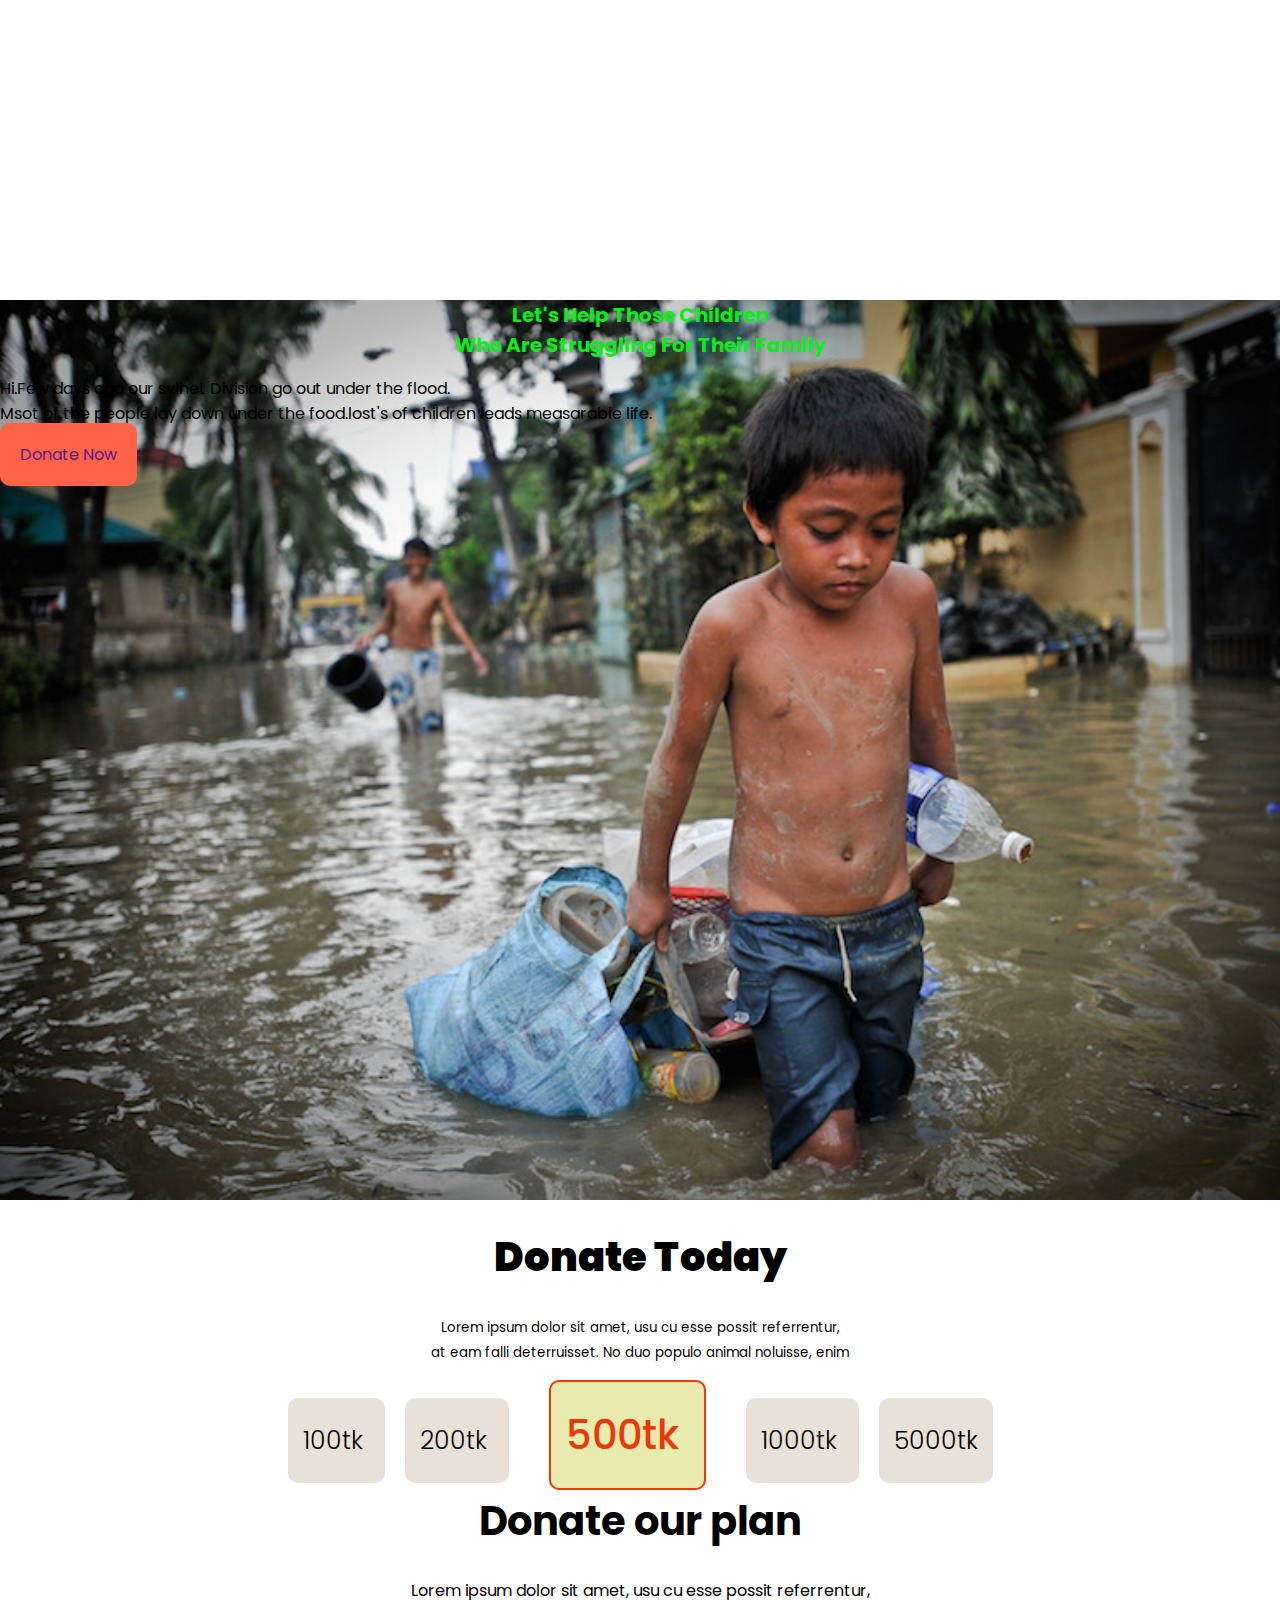
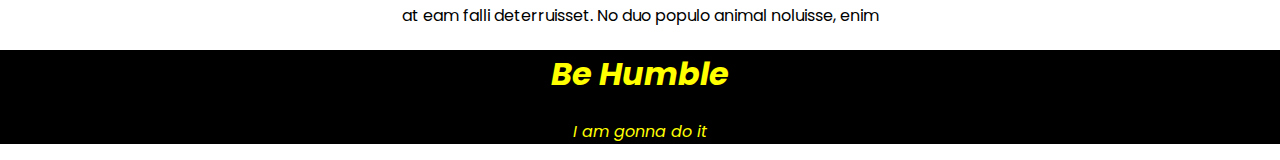
==== index.html @ b5d724d7 "jhbdhj" ====
<!DOCTYPE html>
<html lang="en">
<head>
    <meta charset="UTF-8">
    <meta http-equiv="X-UA-Compatible" content="IE=edge">
    <meta name="viewport" content="width=device-width, initial-scale=1.0">
    <title>Assignment-one</title>
    <link rel="preconnect" href="https://fonts.googleapis.com">
<link rel="preconnect" href="https://fonts.gstatic.com" crossorigin>
<link href="https://fonts.googleapis.com/css2?family=Montserrat&family=Open+Sans&family=Poppins&display=swap" rel="stylesheet">
    <link rel="stylesheet" href="style.css">
</head>
<body>



    <section id="section-1">



        <div>

        <h1 id="home">Let's Help Those Children<br> Who Are Struggling For Their Family</h1>
        <p>Hi.Few days ago our sylhet Division go out under the flood.<br>Msot of the people lay down under the food.lost's of children leads measarable life. </p>
        <a class="link-button" href="">Donate Now</a>

        </div>



    </section>
    <section id="section-2">
        <div>
            <h1 class="big-size"><b>Donate Today</b></h1>
        <p><small>Lorem ipsum dolor sit amet, usu cu esse possit referrentur,<br> at eam falli deterruisset. No duo populo animal noluisse, enim</small></p>
        </div>
        <br>
        <div class="taka">
            100tk
        </div>
        <div class="taka">
            200tk
        </div>
        <div id="click-taka">
            500tk
        </div>
        <div class="taka">
            1000tk
        </div>
        <div class="taka">
            5000tk
        </div>
        <div>
            <h1 class="big-size">
                Donate our plan
            </h1>
            <p>
                Lorem ipsum dolor sit amet, usu cu esse possit referrentur,<br>at eam falli deterruisset. No duo populo animal noluisse, enim
            </p>
        </div>
    </section>





    <section>
        
    </section>







<footer id="last">
    <h1>Be Humble</h1>
    <p>I am gonna do it</p>
</footer>
</body>
</html>
---- style.css ----
body{
    margin: 0;
    padding: 0;
    font-family: 'Montserrat', sans-serif;
font-family: 'Open Sans', sans-serif;
font-family: 'Poppins', sans-serif;
}
.big-size{
    font-size: 40px;
}




#home{
    font-size: 20px;
    margin-top: 300px;
    margin-left: 150px;
    margin-right: 150px;
    text-align: center;
    color: rgb(11, 238, 26);
}
.link-button{
    text-decoration: none;
    background-color:tomato;
    padding: 20px;
    border: 3px;
    border-radius: 10px;

}
#section-1{
    background-image: url(image/donation9.jpg);
    background-repeat: no-repeat;
    background-size: cover;
    height: 100vh;
    width: 100%;
    
}









.taka{
    display: inline;
    font-weight: 300;
    width: 100px;
    height: 100px;
    border: 1px;
    border-radius: 10px;
    padding: 25px 15px;
    margin: 10px;
    justify-content: center;
    background-color: rgb(232, 225, 216);
    font-size: 25px;
}
#click-taka{
    display: inline;
    font-weight: 500;
    border: 2px solid rgb(244, 53, 5);
    border-radius: 10px;
    padding: 25px 15px;
    margin: 30px;
    font-size: 40px;
    background-color: rgb(233, 235, 174);
    color: rgb(234, 56, 7);
}
#section-2{
    text-align: center;
}






















#last{
    text-align: center;
    background-color: black;
    color: yellow;
    font-style: oblique;
}
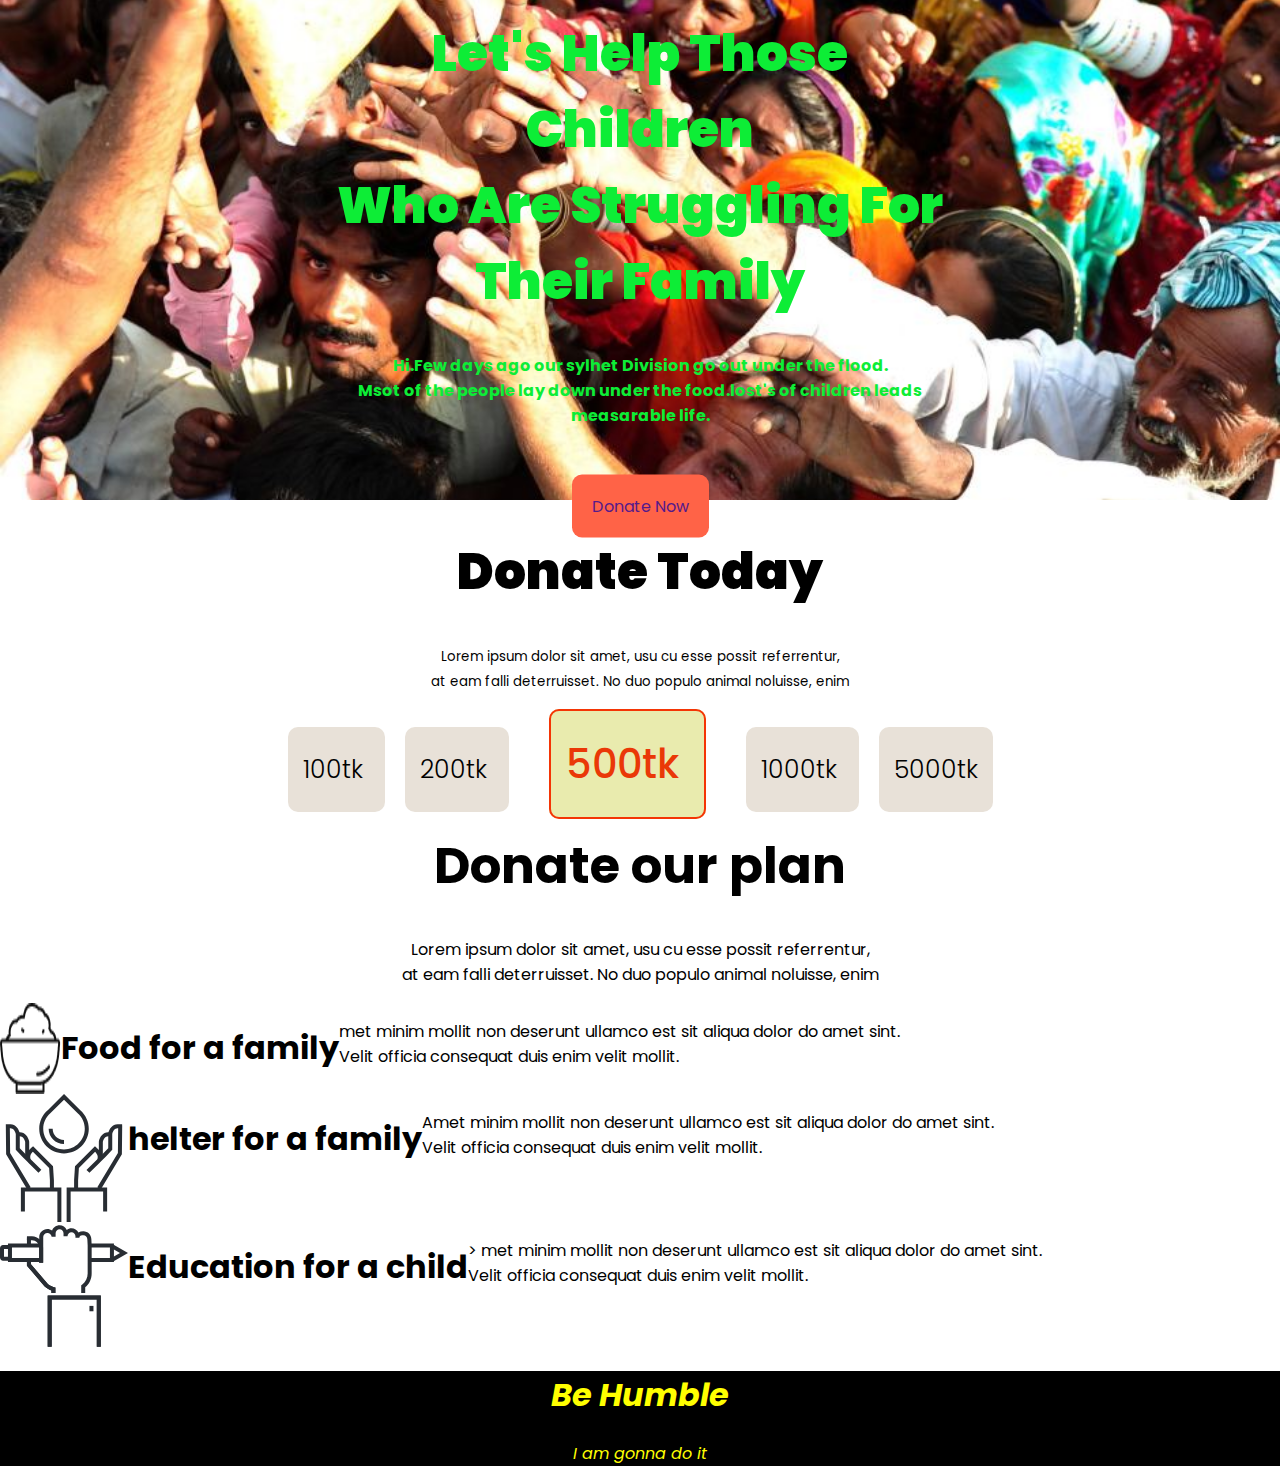
==== commit bf4b3b49: "hjsvhjs" ====
--- a/index.html
+++ b/index.html
@@ -14,21 +14,18 @@
 
 
 
-    <section id="section-1">
+<div class="image">
+        <div id="image-text">
 
-
-
-        <div>
-
-        <h1 id="home">Let's Help Those Children<br> Who Are Struggling For Their Family</h1>
-        <p>Hi.Few days ago our sylhet Division go out under the flood.<br>Msot of the people lay down under the food.lost's of children leads measarable life. </p>
+        <h1 class="big-size"><b>Let's Help Those Children<br> Who Are Struggling For Their Family</h1>
+        <p>Hi.Few days ago our sylhet Division go out under the flood.<br>Msot of the people lay down under the food.lost's of children leads measarable life.</b> </p><br>
+        <br>
         <a class="link-button" href="">Donate Now</a>
 
         </div>
 
+</div>
 
-
-    </section>
     <section id="section-2">
         <div>
             <h1 class="big-size"><b>Donate Today</b></h1>
@@ -62,10 +59,31 @@
 
 
 
-
-
     <section>
-        
+        <div>
+            <div class="donate-plan">
+                <img src="image/food.png" alt="">
+                <h1>Food for a family</h1>
+                <p>met minim mollit non deserunt ullamco est sit aliqua dolor do amet sint.<br> Velit officia consequat duis enim velit mollit.</p>
+            </div>
+            <div class="donate-plan">
+                <img src="image/icon13.svg" alt="">
+                <h1>helter for a family
+                </h1>
+                <p>
+                    Amet minim mollit non deserunt ullamco est sit aliqua dolor do amet sint.<br> Velit officia consequat duis enim velit mollit.
+                </p>
+            </div>
+            <div class="donate-plan">
+                <img src="image/icon5.svg" alt="">
+                <h1>
+                    Education for a child 
+                </h1>
+                <p>>
+                    met minim mollit non deserunt ullamco est sit aliqua dolor do amet sint.<br> Velit officia consequat duis enim velit mollit.
+                </p>
+            </div>
+        </div>
     </section>
 
 
--- a/style.css
+++ b/style.css
@@ -6,19 +6,26 @@
 font-family: 'Poppins', sans-serif;
 }
 .big-size{
-    font-size: 40px;
+    font-size: 50px;
 }
 
 
-
-
-#home{
-    font-size: 20px;
-    margin-top: 300px;
-    margin-left: 150px;
-    margin-right: 150px;
-    text-align: center;
-    color: rgb(11, 238, 26);
+#image-text{
+        text-align: center;
+        position: absolute;
+        top: 50%;
+        left: 50%;
+        transform: translate(-50%, -50%);
+        color: rgb(13, 237, 54);
+      }
+.image{
+background-image: url("image/donation0.jpg");
+  background-color: #cccccc;
+  height: 500px;
+  background-position: center;
+  background-repeat: no-repeat;
+  background-size: cover;
+  position: relative;
 }
 .link-button{
     text-decoration: none;
@@ -26,18 +33,7 @@
     padding: 20px;
     border: 3px;
     border-radius: 10px;
-
 }
-#section-1{
-    background-image: url(image/donation9.jpg);
-    background-repeat: no-repeat;
-    background-size: cover;
-    height: 100vh;
-    width: 100%;
-    
-}
-
-
 
 
 
@@ -72,8 +68,11 @@
 #section-2{
     text-align: center;
 }
-
-
+.donate-plan{
+    
+    display: flex;
+    
+}
 
 
 
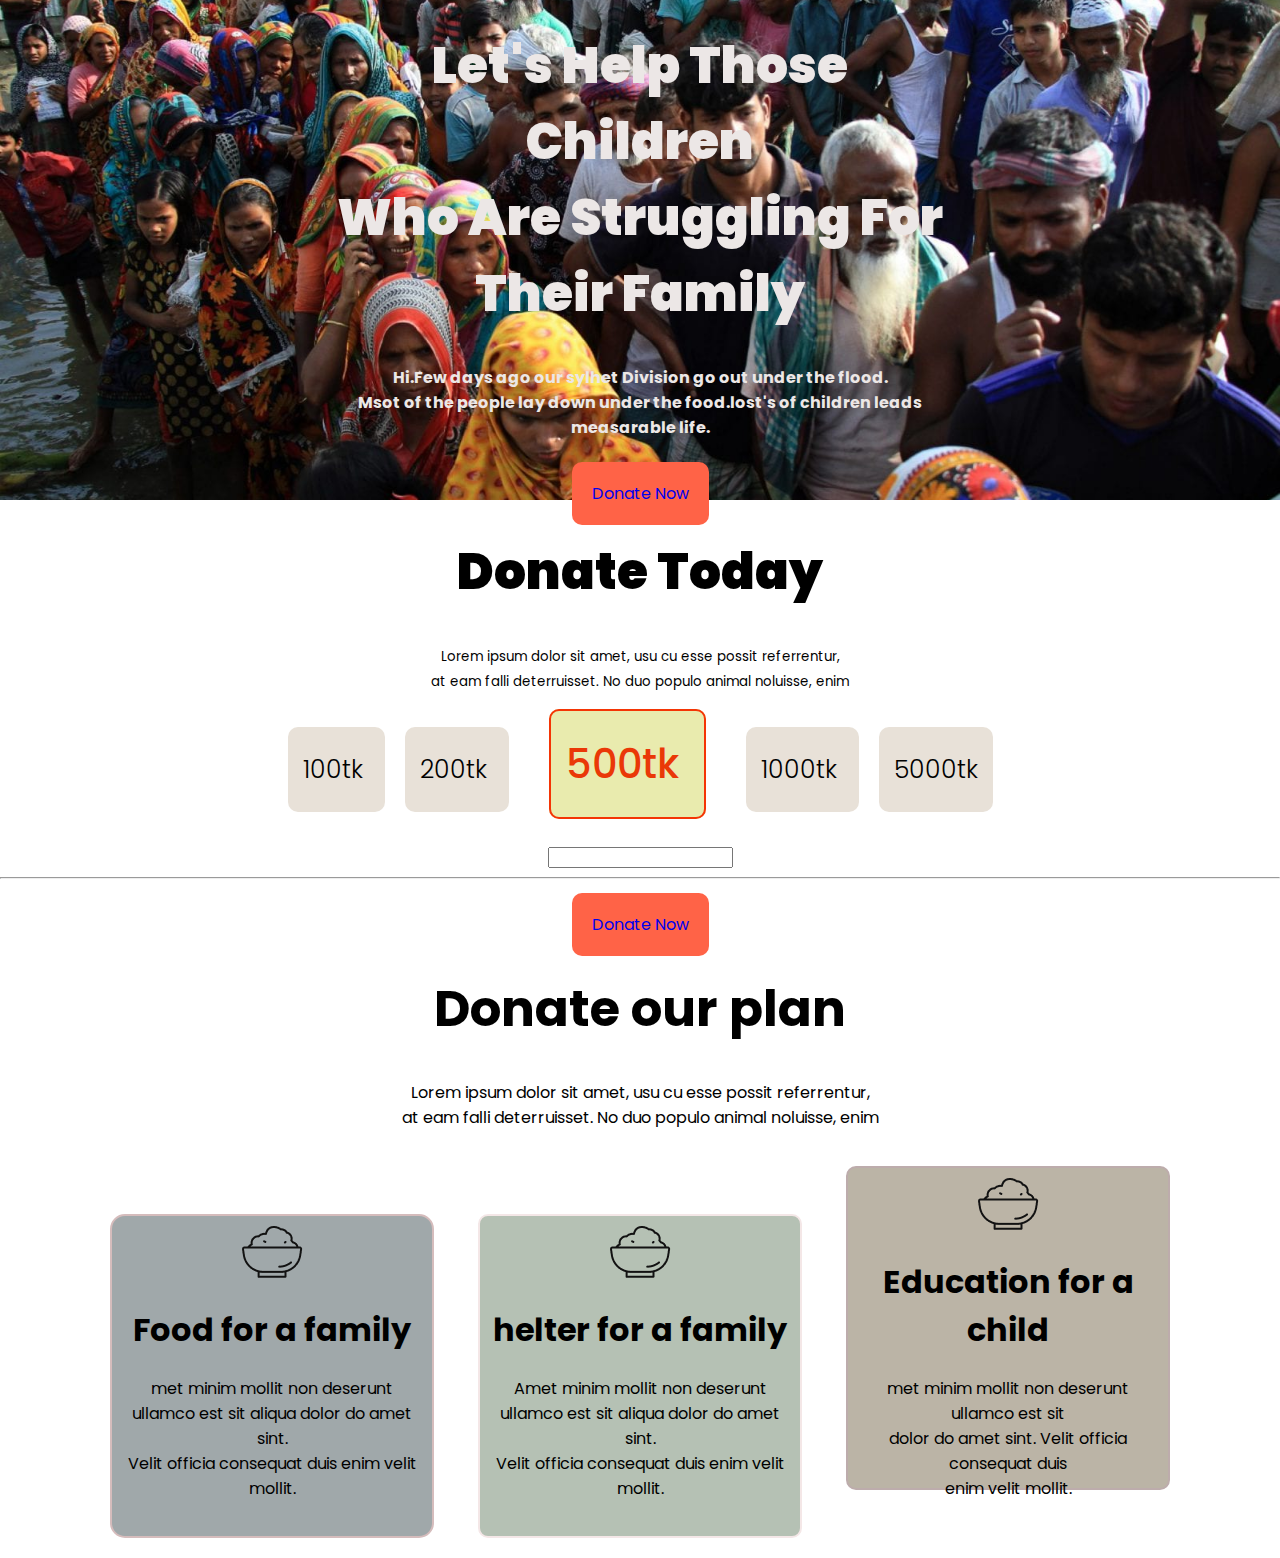
==== commit 766ce1ee: "jfjhb" ====
--- a/index.html
+++ b/index.html
@@ -19,8 +19,7 @@
 
         <h1 class="big-size"><b>Let's Help Those Children<br> Who Are Struggling For Their Family</h1>
         <p>Hi.Few days ago our sylhet Division go out under the flood.<br>Msot of the people lay down under the food.lost's of children leads measarable life.</b> </p><br>
-        <br>
-        <a class="link-button" href="">Donate Now</a>
+        <a class="link-button" href="www.google.com">Donate Now</a>
 
         </div>
 
@@ -48,6 +47,15 @@
             5000tk
         </div>
         <div>
+            <br>
+            <br>
+         <div id="input-text">
+            <input type="text"><br>
+            <hr><br>
+            
+            <a class="link-button" href="www.google.com">Donate Now</a>
+
+         </div>
             <h1 class="big-size">
                 Donate our plan
             </h1>
@@ -60,27 +68,29 @@
 
 
     <section>
-        <div>
-            <div class="donate-plan">
+        <div class="contact">
+            <div class="box">
                 <img src="image/food.png" alt="">
                 <h1>Food for a family</h1>
                 <p>met minim mollit non deserunt ullamco est sit aliqua dolor do amet sint.<br> Velit officia consequat duis enim velit mollit.</p>
             </div>
-            <div class="donate-plan">
-                <img src="image/icon13.svg" alt="">
+            <div class="box1">
+                <img src="image/food.png" alt="">
                 <h1>helter for a family
                 </h1>
                 <p>
                     Amet minim mollit non deserunt ullamco est sit aliqua dolor do amet sint.<br> Velit officia consequat duis enim velit mollit.
                 </p>
             </div>
-            <div class="donate-plan">
-                <img src="image/icon5.svg" alt="">
+            <div class="box2">
+                <img src="image/food.png" alt="">
                 <h1>
                     Education for a child 
                 </h1>
-                <p>>
-                    met minim mollit non deserunt ullamco est sit aliqua dolor do amet sint.<br> Velit officia consequat duis enim velit mollit.
+                <p>
+                    met minim mollit non deserunt ullamco est sit <br> dolor do amet sint.
+                    Velit officia consequat duis 
+                    <br>enim velit mollit.
                 </p>
             </div>
         </div>
@@ -91,10 +101,5 @@
 
 
 
-
-<footer id="last">
-    <h1>Be Humble</h1>
-    <p>I am gonna do it</p>
-</footer>
 </body>
 </html>--- a/style.css
+++ b/style.css
@@ -16,11 +16,10 @@
         top: 50%;
         left: 50%;
         transform: translate(-50%, -50%);
-        color: rgb(13, 237, 54);
+        color: rgb(236, 231, 230);
       }
 .image{
-background-image: url("image/donation0.jpg");
-  background-color: #cccccc;
+background-image: url("image/donation7.jpg");
   height: 500px;
   background-position: center;
   background-repeat: no-repeat;
@@ -34,11 +33,6 @@
     border: 3px;
     border-radius: 10px;
 }
-
-
-
-
-
 
 
 .taka{
@@ -68,22 +62,43 @@
 #section-2{
     text-align: center;
 }
-.donate-plan{
+
+.box{
     
-    display: flex;
-    
+    width: 300px;
+    height: 300px;
+    background: rgb(160, 168, 170);
+    margin: 20px;
+    padding: 10px;
+    border: 2px solid rgb(213, 188, 188);
+    border-radius: 15px;
 }
+.box1{
+    width: 300px;
+    height: 300px;
+    background: rgb(181, 193, 180);
+    margin: 20px;
+    padding: 10px;
+    border: 2px solid rgb(244, 231, 231);
+    border-radius: 10px;    
 
+}
+.box2{
+    margin: 20px;
+    padding: 10px;
+    border: 2px solid rgb(189, 172, 172);
+    border-radius: 10px;    
+    width: 300px;
+    height: 300px;
+    background: rgb(187, 180, 166)
 
-
-
-
-
-
-
-
-
-
+ }
+ .box,.box1, .box2 {
+   display: inline-block;
+ }
+ .contact {
+   text-align: center;
+ }
 
 
 
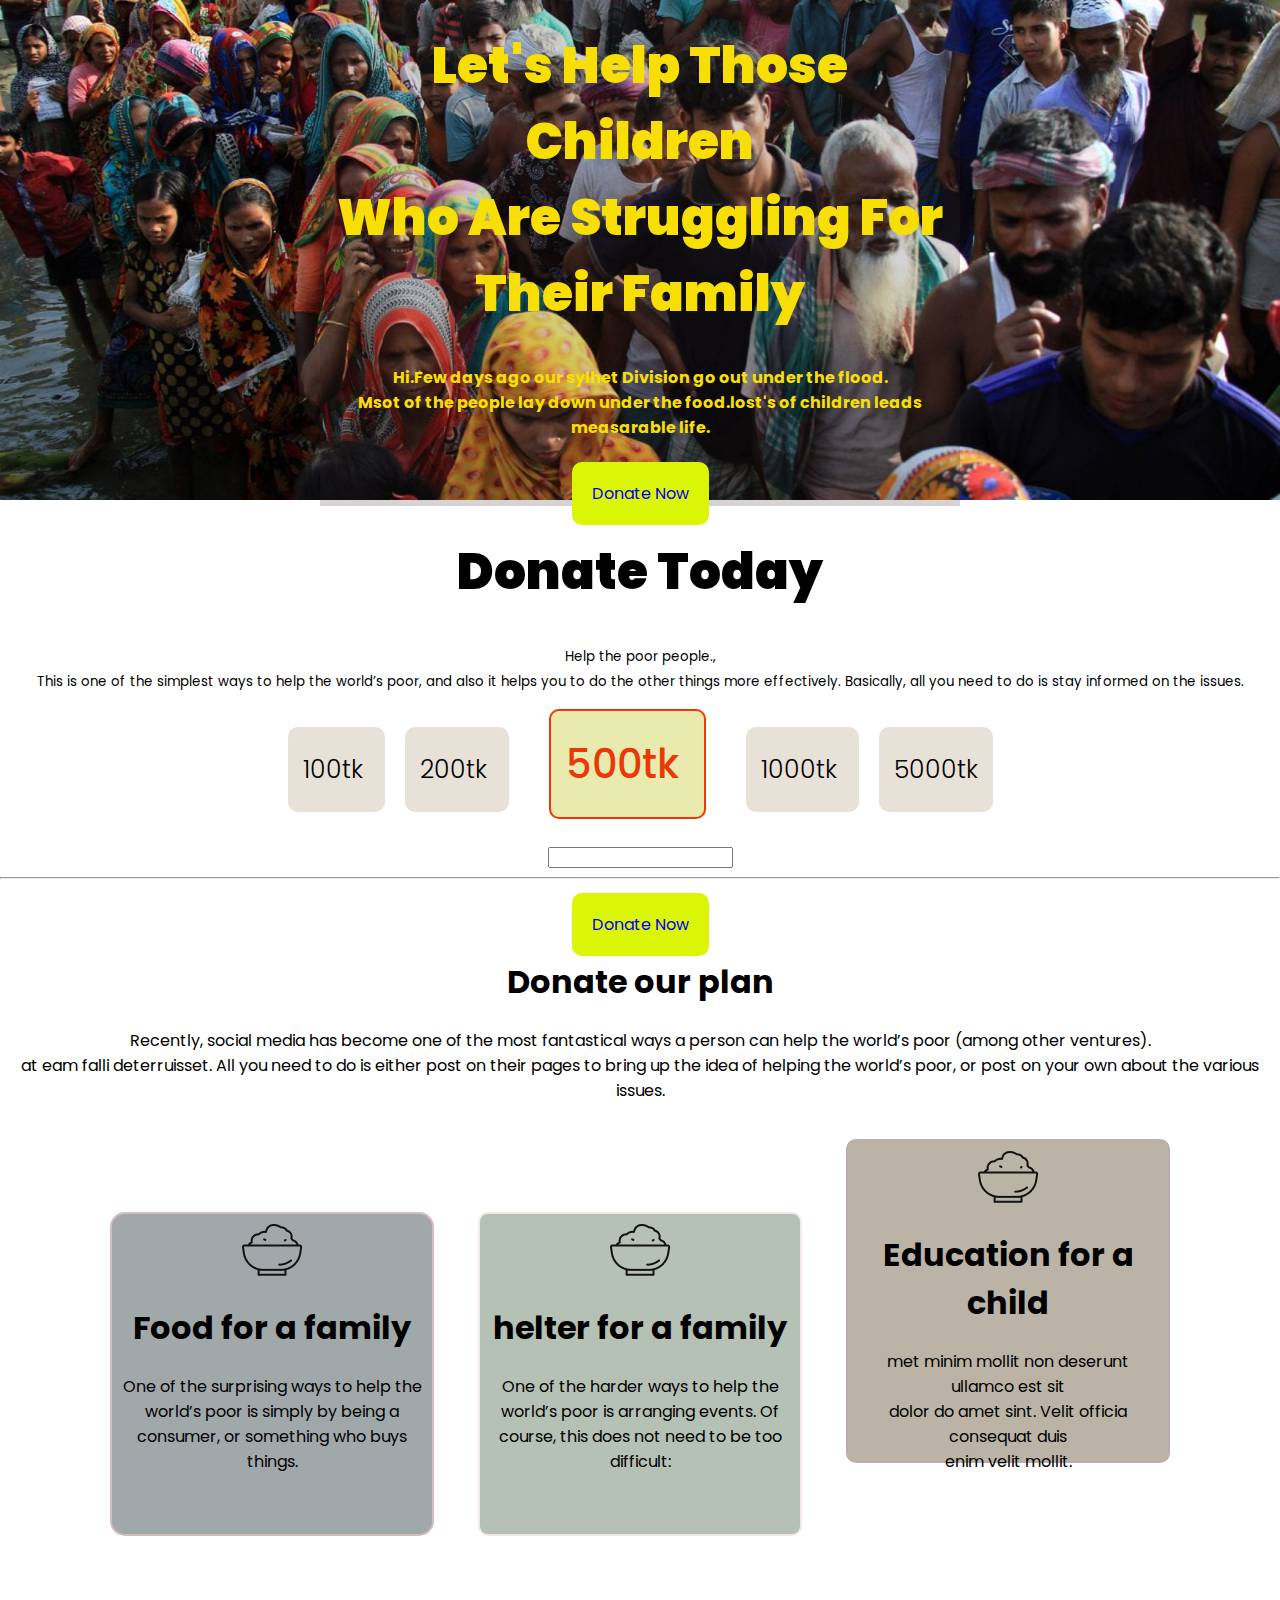
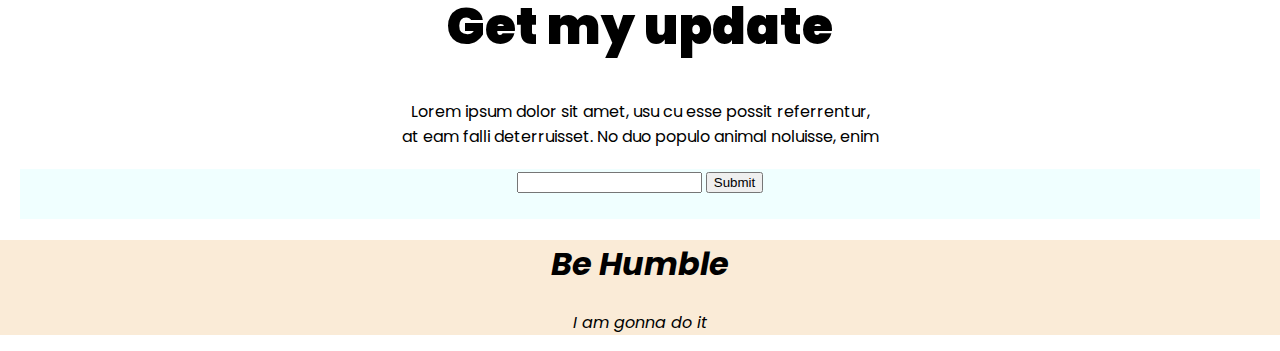
==== commit 17116b5a: "fbhsjdbj" ====
--- a/index.html
+++ b/index.html
@@ -17,7 +17,7 @@
 <div class="image">
         <div id="image-text">
 
-        <h1 class="big-size"><b>Let's Help Those Children<br> Who Are Struggling For Their Family</h1>
+        <h1 class="h1-size"><b>Let's Help Those Children<br> Who Are Struggling For Their Family</h1>
         <p>Hi.Few days ago our sylhet Division go out under the flood.<br>Msot of the people lay down under the food.lost's of children leads measarable life.</b> </p><br>
         <a class="link-button" href="www.google.com">Donate Now</a>
 
@@ -27,8 +27,8 @@
 
     <section id="section-2">
         <div>
-            <h1 class="big-size"><b>Donate Today</b></h1>
-        <p><small>Lorem ipsum dolor sit amet, usu cu esse possit referrentur,<br> at eam falli deterruisset. No duo populo animal noluisse, enim</small></p>
+            <h1 class="h1-size"><b>Donate Today</b></h1>
+        <p><small>Help the poor people.,<br>This is one of the simplest ways to help the world’s poor, and also it helps you to do the other things more effectively. Basically, all you need to do is stay informed on the issues.</small></p>
         </div>
         <br>
         <div class="taka">
@@ -52,7 +52,7 @@
          <div id="input-text">
             <input type="text"><br>
             <hr><br>
-            
+
             <a class="link-button" href="www.google.com">Donate Now</a>
 
          </div>
@@ -60,7 +60,7 @@
                 Donate our plan
             </h1>
             <p>
-                Lorem ipsum dolor sit amet, usu cu esse possit referrentur,<br>at eam falli deterruisset. No duo populo animal noluisse, enim
+                Recently, social media has become one of the most fantastical ways a person can help the world’s poor (among other ventures). <br>at eam falli deterruisset. All you need to do is either post on their pages to bring up the idea of helping the world’s poor, or post on your own about the various issues. 
             </p>
         </div>
     </section>
@@ -72,14 +72,14 @@
             <div class="box">
                 <img src="image/food.png" alt="">
                 <h1>Food for a family</h1>
-                <p>met minim mollit non deserunt ullamco est sit aliqua dolor do amet sint.<br> Velit officia consequat duis enim velit mollit.</p>
+                <p>One of the surprising ways to help the world’s poor is simply by being a consumer, or something who buys things. </p>
             </div>
             <div class="box1">
                 <img src="image/food.png" alt="">
                 <h1>helter for a family
                 </h1>
                 <p>
-                    Amet minim mollit non deserunt ullamco est sit aliqua dolor do amet sint.<br> Velit officia consequat duis enim velit mollit.
+                    One of the harder ways to help the world’s poor is arranging events. Of course, this does not need to be too difficult: 
                 </p>
             </div>
             <div class="box2">
@@ -88,18 +88,31 @@
                     Education for a child 
                 </h1>
                 <p>
-                    met minim mollit non deserunt ullamco est sit <br> dolor do amet sint.
+                    met minim mollit non deserunt ullamco est sit  <br> dolor do amet sint.
                     Velit officia consequat duis 
                     <br>enim velit mollit.
                 </p>
             </div>
         </div>
     </section>
-
-
-
-
-
-
+<section class="last">
+    <h1 class="h1-size"><b>Get my update</b></h1>
+    <p>
+        Lorem ipsum dolor sit amet, usu cu esse possit referrentur,<br> 
+        at eam falli deterruisset. No duo populo animal noluisse, enim
+    </p>
+</section>
+<div id="email-design">
+<input type="email" id="emails" name="emails" multiple>
+<input type="submit">
+</div>
+<section>
+    <footer id="last">
+      <h1>
+        Be Humble
+      </h1>
+      <p>I am gonna do it</p>
+    </footer>
+</section>
 </body>
 </html>--- a/style.css
+++ b/style.css
@@ -5,7 +5,7 @@
 font-family: 'Open Sans', sans-serif;
 font-family: 'Poppins', sans-serif;
 }
-.big-size{
+.h1-size{
     font-size: 50px;
 }
 
@@ -16,7 +16,9 @@
         top: 50%;
         left: 50%;
         transform: translate(-50%, -50%);
-        color: rgb(236, 231, 230);
+        color: rgb(247, 223, 5);
+        background: rgba(45, 33, 33, 0.2);
+
       }
 .image{
 background-image: url("image/donation7.jpg");
@@ -25,13 +27,15 @@
   background-repeat: no-repeat;
   background-size: cover;
   position: relative;
+  
 }
 .link-button{
     text-decoration: none;
-    background-color:tomato;
+    background-color: rgb(218, 246, 6) ;
     padding: 20px;
     border: 3px;
     border-radius: 10px;
+    text-decoration-color: brown;
 }
 
 
@@ -100,17 +104,21 @@
    text-align: center;
  }
 
+.last{
+    text-align: center;
+}
 
-
-
-
-
-
-
-
+#email-design{
+  text-align: center;
+  margin: 20px;
+  background-color: azure; 
+  height: 50px;
+  width: 20ppx;
+}
 #last{
     text-align: center;
-    background-color: black;
-    color: yellow;
+    background-color: antiquewhite;
     font-style: oblique;
+}
+
 }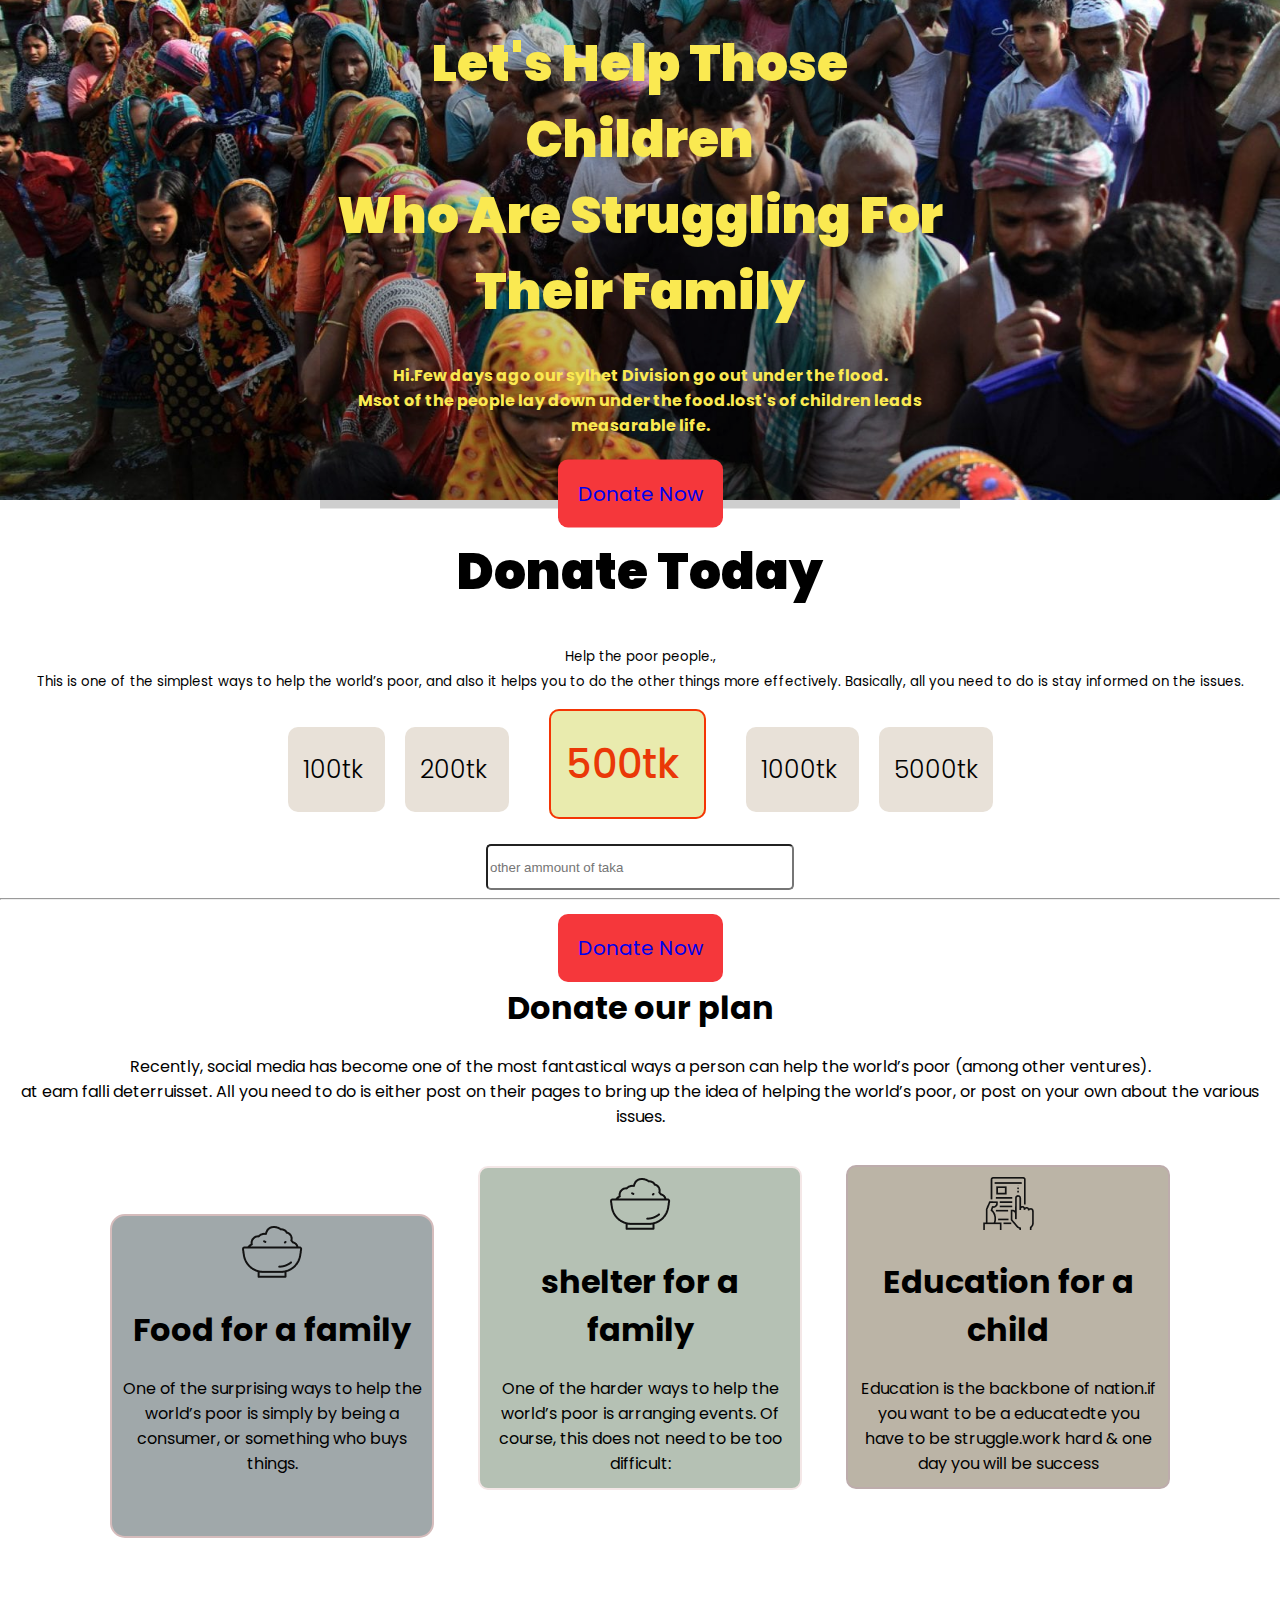
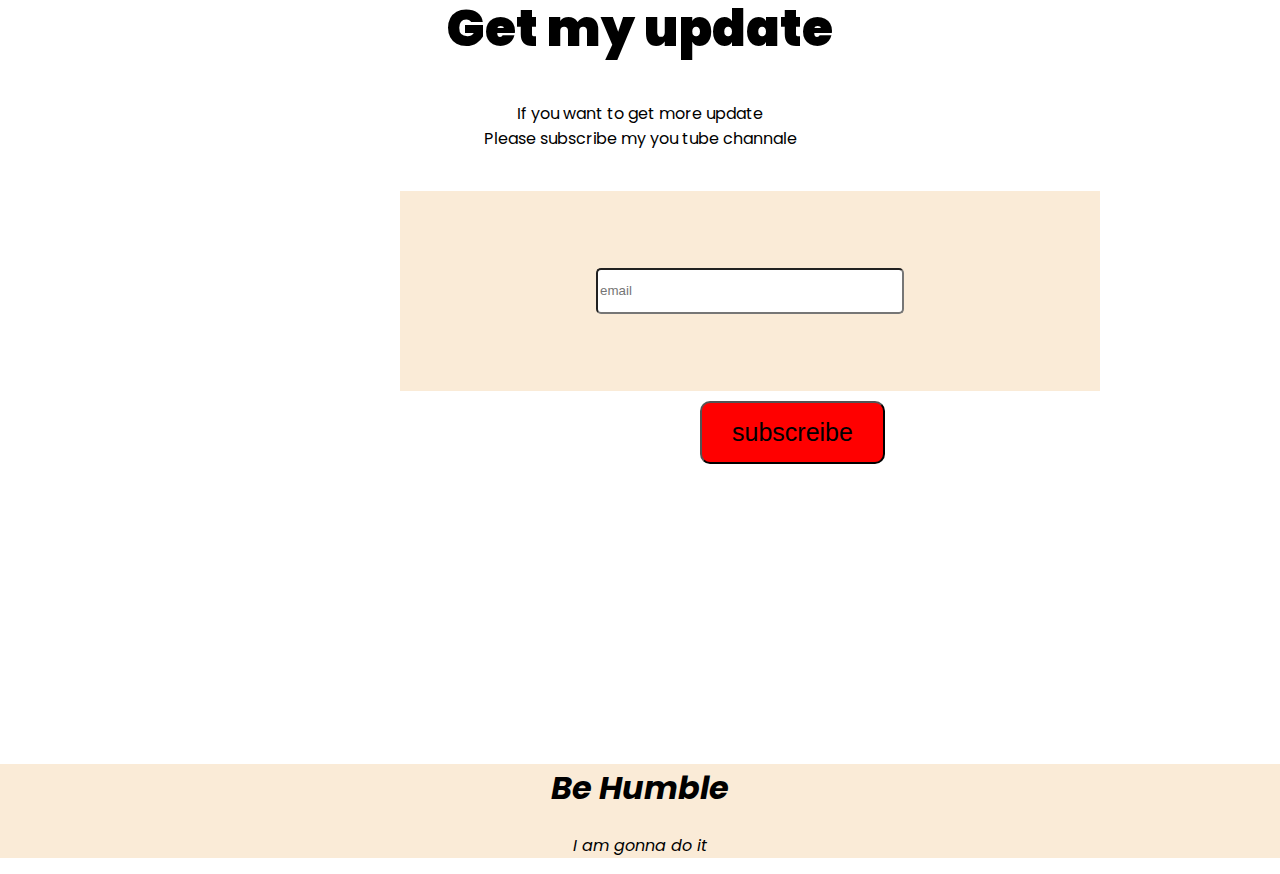
==== commit a47cc593: "ok done vai" ====
--- a/index.html
+++ b/index.html
@@ -49,8 +49,8 @@
         <div>
             <br>
             <br>
-         <div id="input-text">
-            <input type="text"><br>
+         <div>
+            <input class="email-size" type="text" placeholder="other ammount of taka"><br>
             <hr><br>
 
             <a class="link-button" href="www.google.com">Donate Now</a>
@@ -76,21 +76,19 @@
             </div>
             <div class="box1">
                 <img src="image/food.png" alt="">
-                <h1>helter for a family
+                <h1>shelter for a family
                 </h1>
                 <p>
                     One of the harder ways to help the world’s poor is arranging events. Of course, this does not need to be too difficult: 
                 </p>
             </div>
             <div class="box2">
-                <img src="image/food.png" alt="">
+                <img src="image/Frame-1.png" alt="">
                 <h1>
                     Education for a child 
                 </h1>
                 <p>
-                    met minim mollit non deserunt ullamco est sit  <br> dolor do amet sint.
-                    Velit officia consequat duis 
-                    <br>enim velit mollit.
+                 Education is the backbone of nation.if you want to be a educatedte you have to be struggle.work hard & one day you will be success
                 </p>
             </div>
         </div>
@@ -98,13 +96,20 @@
 <section class="last">
     <h1 class="h1-size"><b>Get my update</b></h1>
     <p>
-        Lorem ipsum dolor sit amet, usu cu esse possit referrentur,<br> 
-        at eam falli deterruisset. No duo populo animal noluisse, enim
+        If you want to get more update <br> 
+        Please subscribe my you tube channale
     </p>
 </section>
-<div id="email-design">
-<input type="email" id="emails" name="emails" multiple>
-<input type="submit">
+<section id="email-section">
+    <div id="email-box">
+        <input class="email-size" type="text" placeholder="email">
+        </div>
+         <div>
+             <input id="sub-button" type="button" value="subscreibe" placeholder="subscribe">
+         </div>
+    </div>
+
+</section>
 </div>
 <section>
     <footer id="last">
--- a/style.css
+++ b/style.css
@@ -16,8 +16,8 @@
         top: 50%;
         left: 50%;
         transform: translate(-50%, -50%);
-        color: rgb(247, 223, 5);
-        background: rgba(45, 33, 33, 0.2);
+        color: rgb(250, 233, 81);
+        background: rgba(8, 8, 8, 0.2);
 
       }
 .image{
@@ -31,11 +31,12 @@
 }
 .link-button{
     text-decoration: none;
-    background-color: rgb(218, 246, 6) ;
+    background-color: rgb(245, 55, 59) ;
     padding: 20px;
     border: 3px;
     border-radius: 10px;
-    text-decoration-color: brown;
+    text-decoration-color: rgb(236, 224, 224);
+    font-size: 20px;
 }
 
 
@@ -97,7 +98,7 @@
     background: rgb(187, 180, 166)
 
  }
- .box,.box1, .box2 {
+ .box,.box1,.box2 {
    display: inline-block;
  }
  .contact {
@@ -107,7 +108,6 @@
 .last{
     text-align: center;
 }
-
 #email-design{
   text-align: center;
   margin: 20px;
@@ -115,10 +115,41 @@
   height: 50px;
   width: 20ppx;
 }
+
+
+
 #last{
     text-align: center;
     background-color: antiquewhite;
     font-style: oblique;
 }
 
+#email-section{
+        justify-content: center;
+        margin-bottom: 300px;
+    }
+
+#email-box{
+    width: 700px;
+    height: 200px;
+    display: flex;
+    align-items: center;
+    justify-content: center;
+    background-color: antiquewhite;
+    margin-left: 400px;
+    margin-top: 40px;
+
+}
+#sub-button{
+    background-color: red;
+    padding: 15px 30px;
+    margin-left: 700px;
+    margin-top: 10px;
+    border-radius: 10px;
+    font-size: 25px;
+}
+.email-size{
+    height: 40px;
+    width: 300px;
+    border-radius: 5px;
 }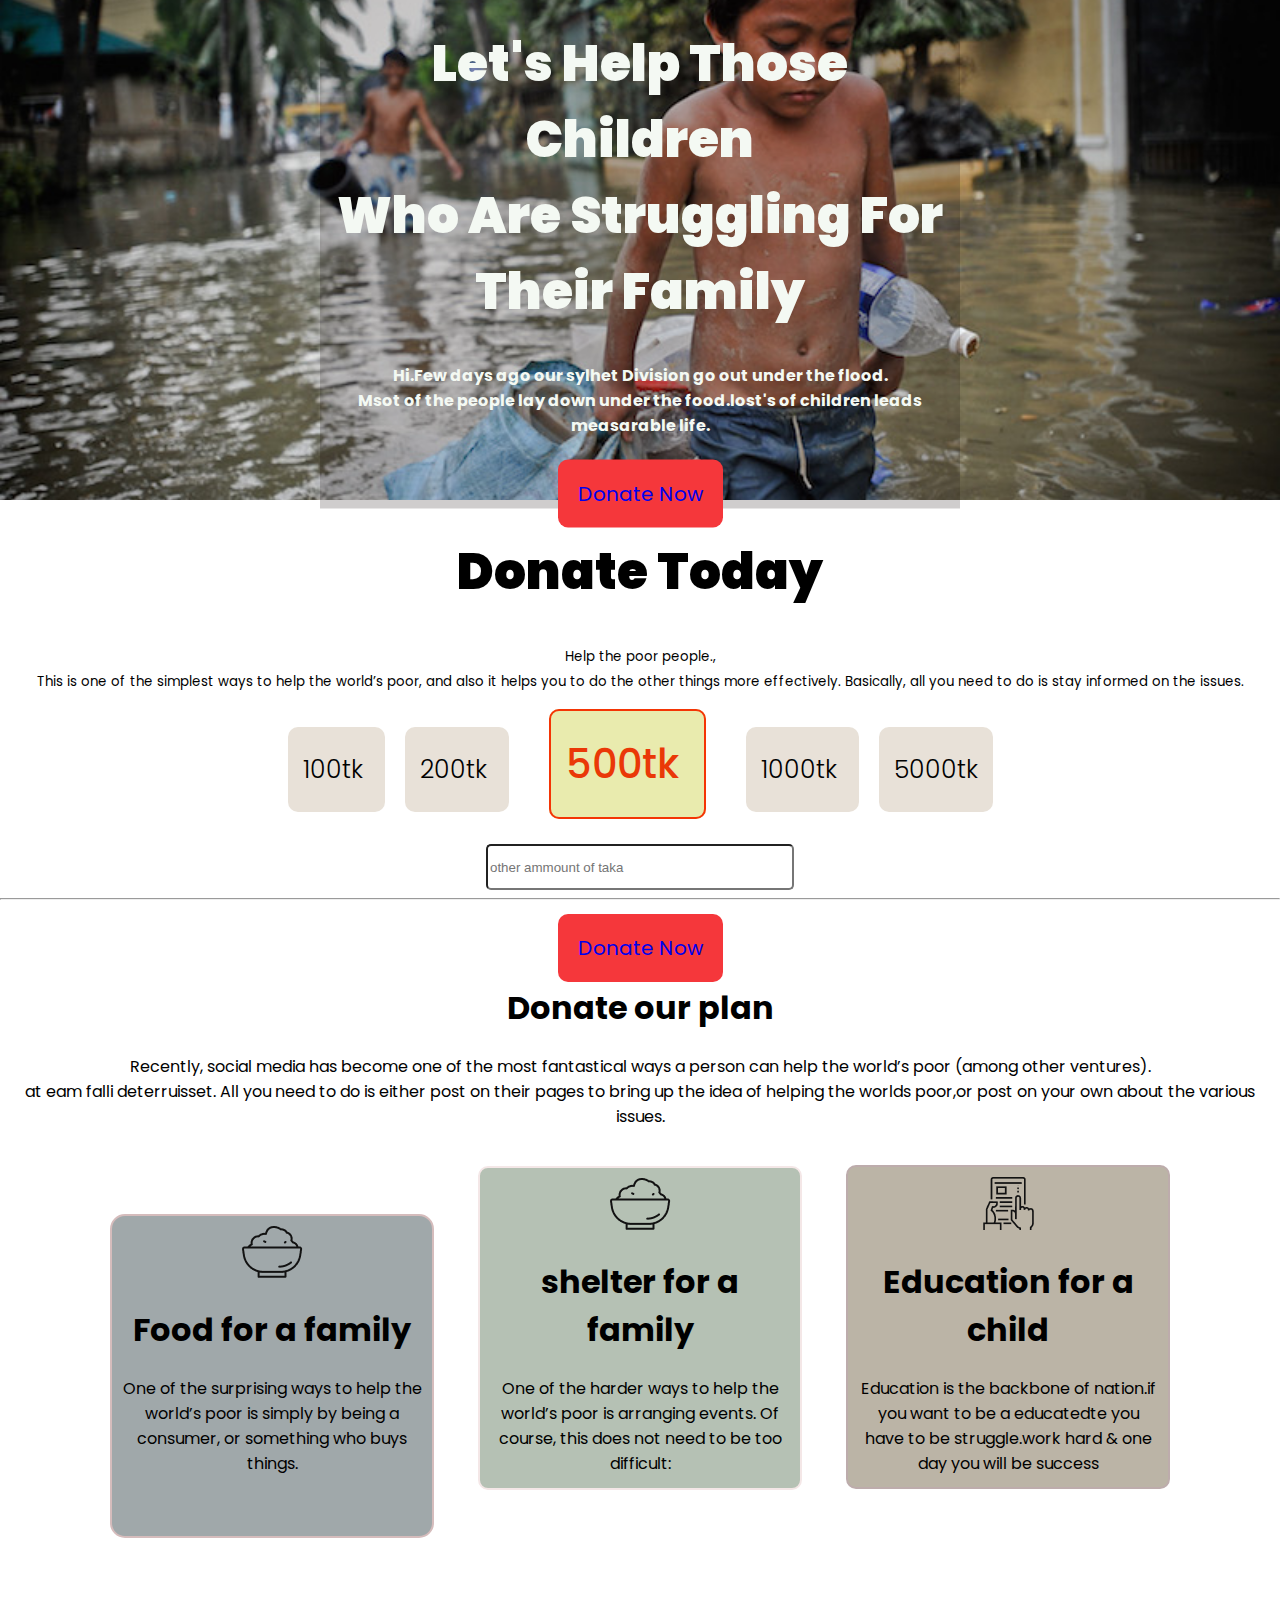
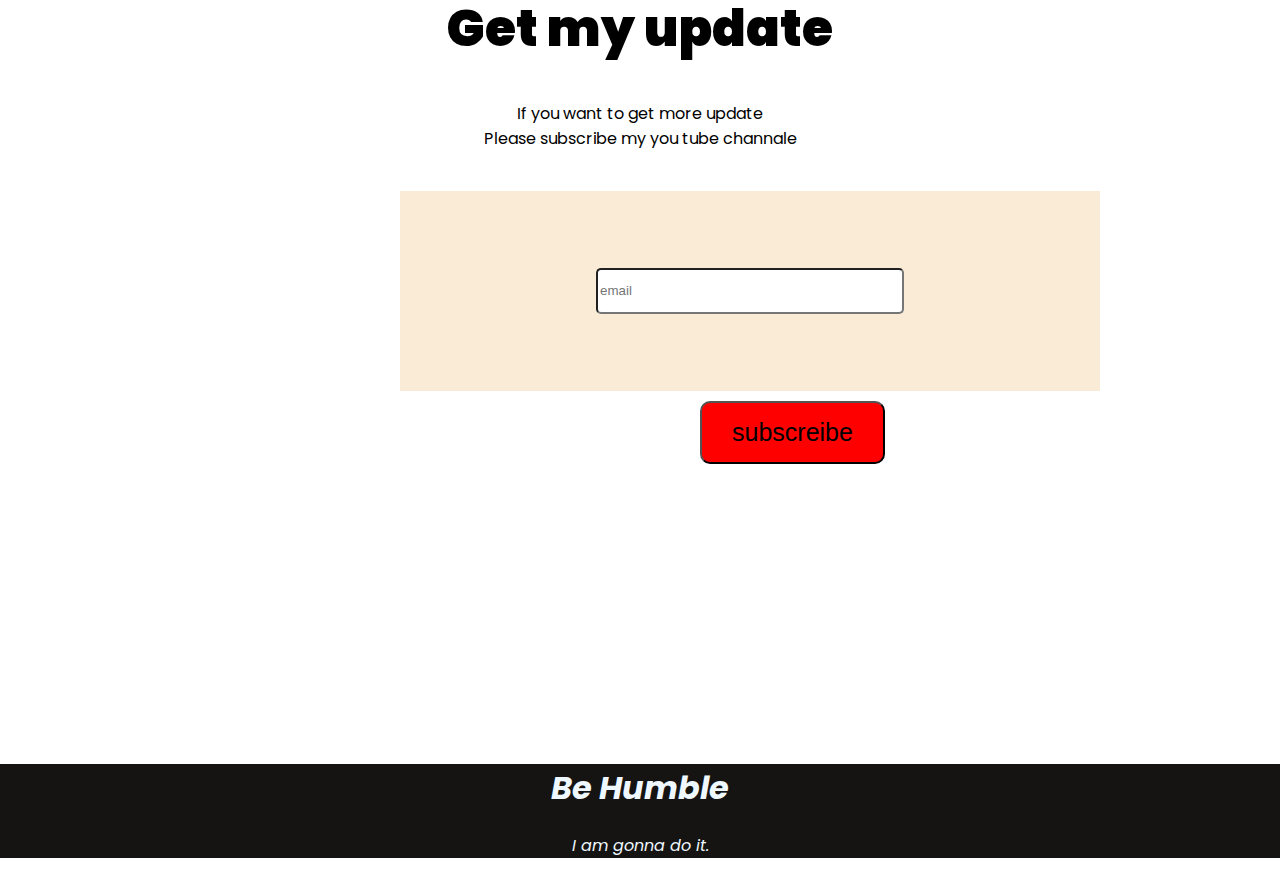
==== commit 0cb55ae1: "finally done" ====
--- a/index.html
+++ b/index.html
@@ -11,20 +11,13 @@
     <link rel="stylesheet" href="style.css">
 </head>
 <body>
-
-
-
 <div class="image">
         <div id="image-text">
-
         <h1 class="h1-size"><b>Let's Help Those Children<br> Who Are Struggling For Their Family</h1>
         <p>Hi.Few days ago our sylhet Division go out under the flood.<br>Msot of the people lay down under the food.lost's of children leads measarable life.</b> </p><br>
         <a class="link-button" href="www.google.com">Donate Now</a>
-
         </div>
-
 </div>
-
     <section id="section-2">
         <div>
             <h1 class="h1-size"><b>Donate Today</b></h1>
@@ -50,7 +43,7 @@
             <br>
             <br>
          <div>
-            <input class="email-size" type="text" placeholder="other ammount of taka"><br>
+            <input class="text-box" type="text" placeholder="other ammount of taka"><br>
             <hr><br>
 
             <a class="link-button" href="www.google.com">Donate Now</a>
@@ -60,13 +53,10 @@
                 Donate our plan
             </h1>
             <p>
-                Recently, social media has become one of the most fantastical ways a person can help the world’s poor (among other ventures). <br>at eam falli deterruisset. All you need to do is either post on their pages to bring up the idea of helping the world’s poor, or post on your own about the various issues. 
+                Recently, social media has become one of the most fantastical ways a person can help the world’s poor (among other ventures). <br>at eam falli deterruisset. All you need to do is either post on their pages to bring up the idea of helping the worlds poor,or post on your own about the various issues. 
             </p>
         </div>
     </section>
-
-
-
     <section>
         <div class="contact">
             <div class="box">
@@ -102,13 +92,12 @@
 </section>
 <section id="email-section">
     <div id="email-box">
-        <input class="email-size" type="text" placeholder="email">
+        <input class="text-box" type="text" placeholder="email">
         </div>
          <div>
-             <input id="sub-button" type="button" value="subscreibe" placeholder="subscribe">
+             <input id="subscribe-button" type="button" value="subscreibe" placeholder="subscribe">
          </div>
     </div>
-
 </section>
 </div>
 <section>
@@ -116,7 +105,7 @@
       <h1>
         Be Humble
       </h1>
-      <p>I am gonna do it</p>
+      <p>I am gonna do it.</p>
     </footer>
 </section>
 </body>
--- a/style.css
+++ b/style.css
@@ -8,26 +8,22 @@
 .h1-size{
     font-size: 50px;
 }
-
-
 #image-text{
         text-align: center;
         position: absolute;
         top: 50%;
         left: 50%;
         transform: translate(-50%, -50%);
-        color: rgb(250, 233, 81);
-        background: rgba(8, 8, 8, 0.2);
-
-      }
+        color: rgb(244, 249, 243);
+        background: rgba(16, 7, 7, 0.2);
+     }
 .image{
-background-image: url("image/donation7.jpg");
+background-image: url("image/donation9.jpg");
   height: 500px;
   background-position: center;
   background-repeat: no-repeat;
   background-size: cover;
   position: relative;
-  
 }
 .link-button{
     text-decoration: none;
@@ -35,11 +31,8 @@
     padding: 20px;
     border: 3px;
     border-radius: 10px;
-    text-decoration-color: rgb(236, 224, 224);
     font-size: 20px;
 }
-
-
 .taka{
     display: inline;
     font-weight: 300;
@@ -67,9 +60,7 @@
 #section-2{
     text-align: center;
 }
-
 .box{
-    
     width: 300px;
     height: 300px;
     background: rgb(160, 168, 170);
@@ -86,7 +77,6 @@
     padding: 10px;
     border: 2px solid rgb(244, 231, 231);
     border-radius: 10px;    
-
 }
 .box2{
     margin: 20px;
@@ -96,7 +86,6 @@
     width: 300px;
     height: 300px;
     background: rgb(187, 180, 166)
-
  }
  .box,.box1,.box2 {
    display: inline-block;
@@ -115,15 +104,6 @@
   height: 50px;
   width: 20ppx;
 }
-
-
-
-#last{
-    text-align: center;
-    background-color: antiquewhite;
-    font-style: oblique;
-}
-
 #email-section{
         justify-content: center;
         margin-bottom: 300px;
@@ -138,9 +118,8 @@
     background-color: antiquewhite;
     margin-left: 400px;
     margin-top: 40px;
-
 }
-#sub-button{
+#subscribe-button{
     background-color: red;
     padding: 15px 30px;
     margin-left: 700px;
@@ -148,8 +127,14 @@
     border-radius: 10px;
     font-size: 25px;
 }
-.email-size{
+.text-box{
     height: 40px;
     width: 300px;
     border-radius: 5px;
+}
+#last{
+    text-align: center;
+    background-color: rgb(21, 20, 19);
+    font-style: oblique;
+    color: aliceblue;
 }